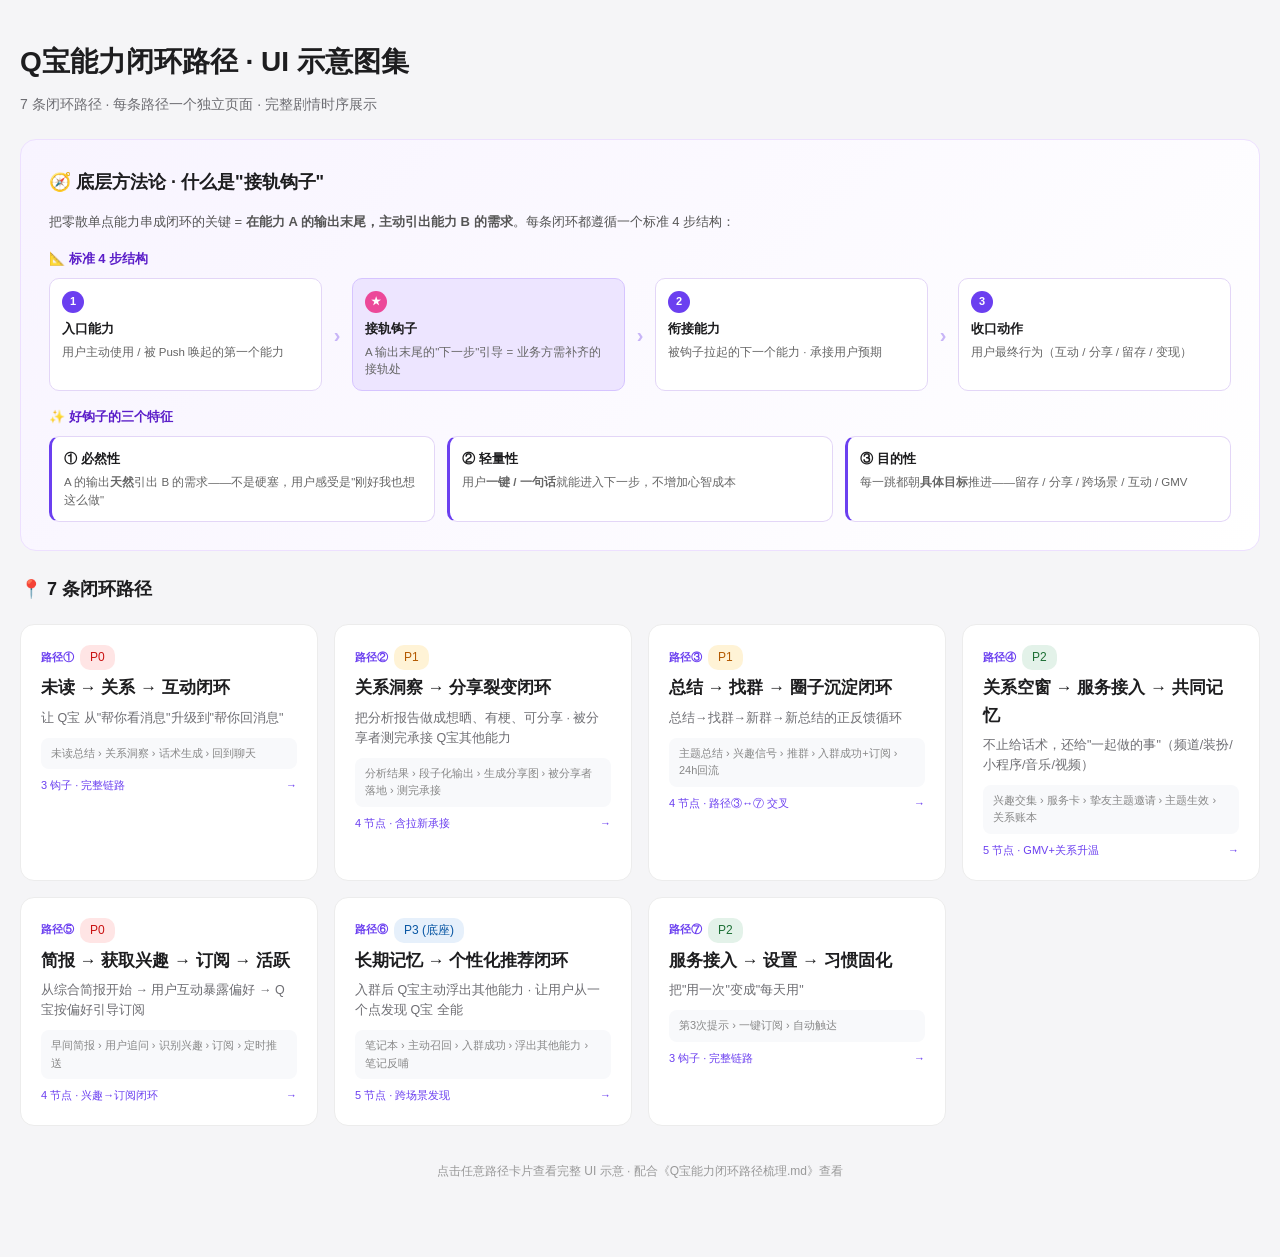
==== index.html @ 78e97419 "init: Q宝闭环路径 UI 示意 v6" ====
<!DOCTYPE html>
<html lang="zh">
<head>
<meta charset="UTF-8">
<title>Q宝能力闭环路径 · 总览</title>
<link rel="stylesheet" href="_styles.css">
</head>
<body>
<div class="container">
  <h1>Q宝能力闭环路径 · UI 示意图集</h1>
  <div class="subtitle">7 条闭环路径 · 每条路径一个独立页面 · 完整剧情时序展示</div>

  <!-- 方法论区 -->
  <div class="methodology">
    <div class="meth-title">🧭 底层方法论 · 什么是"接轨钩子"</div>
    <p style="font-size:13px;color:#555;line-height:1.7;margin-bottom:6px;">
      把零散单点能力串成闭环的关键 = <b>在能力 A 的输出末尾，主动引出能力 B 的需求</b>。每条闭环都遵循一个标准 4 步结构：
    </p>

    <div class="meth-block-title">📐 标准 4 步结构</div>
    <div class="meth-flow">
      <div class="meth-flow-step">
        <div class="num">1</div>
        <div class="mtitle">入口能力</div>
        <div class="mdesc">用户主动使用 / 被 Push 唤起的第一个能力</div>
      </div>
      <div class="meth-flow-arrow">›</div>
      <div class="meth-flow-step is-hook">
        <div class="num">★</div>
        <div class="mtitle">接轨钩子</div>
        <div class="mdesc">A 输出末尾的"下一步"引导 = 业务方需补齐的接轨处</div>
      </div>
      <div class="meth-flow-arrow">›</div>
      <div class="meth-flow-step">
        <div class="num">2</div>
        <div class="mtitle">衔接能力</div>
        <div class="mdesc">被钩子拉起的下一个能力 · 承接用户预期</div>
      </div>
      <div class="meth-flow-arrow">›</div>
      <div class="meth-flow-step">
        <div class="num">3</div>
        <div class="mtitle">收口动作</div>
        <div class="mdesc">用户最终行为（互动 / 分享 / 留存 / 变现）</div>
      </div>
    </div>

    <div class="meth-block-title">✨ 好钩子的三个特征</div>
    <div class="meth-features">
      <div class="meth-feat">
        <div class="ft-title">① 必然性</div>
        <div class="ft-desc">A 的输出<b>天然</b>引出 B 的需求——不是硬塞，用户感受是"刚好我也想这么做"</div>
      </div>
      <div class="meth-feat">
        <div class="ft-title">② 轻量性</div>
        <div class="ft-desc">用户<b>一键 / 一句话</b>就能进入下一步，不增加心智成本</div>
      </div>
      <div class="meth-feat">
        <div class="ft-title">③ 目的性</div>
        <div class="ft-desc">每一跳都朝<b>具体目标</b>推进——留存 / 分享 / 跨场景 / 互动 / GMV</div>
      </div>
    </div>
  </div>

  <!-- 7 条路径入口 -->
  <h2 style="font-size:18px;font-weight:600;margin-top:24px;">📍 7 条闭环路径</h2>
  <div class="index-grid">

    <a class="index-card" href="路径1_互动闭环.html">
      <div class="idx-num">路径① <span class="path-tag tag-p0">P0</span></div>
      <div class="idx-title">未读 → 关系 → 互动闭环</div>
      <div class="idx-main">让 Q宝 从"帮你看消息"升级到"帮你回消息"</div>
      <div class="idx-flow">未读总结 › 关系洞察 › 话术生成 › 回到聊天</div>
      <div class="idx-meta"><span>3 钩子 · 完整链路</span><span>→</span></div>
    </a>

    <a class="index-card" href="路径2_分享裂变.html">
      <div class="idx-num">路径② <span class="path-tag tag-p1">P1</span></div>
      <div class="idx-title">关系洞察 → 分享裂变闭环</div>
      <div class="idx-main">把分析报告做成想晒、有梗、可分享 · 被分享者测完承接 Q宝其他能力</div>
      <div class="idx-flow">分析结果 › 段子化输出 › 生成分享图 › 被分享者落地 › 测完承接</div>
      <div class="idx-meta"><span>4 节点 · 含拉新承接</span><span>→</span></div>
    </a>

    <a class="index-card" href="路径3_圈层留存.html">
      <div class="idx-num">路径③ <span class="path-tag tag-p1">P1</span></div>
      <div class="idx-title">总结 → 找群 → 圈子沉淀闭环</div>
      <div class="idx-main">总结→找群→新群→新总结的正反馈循环</div>
      <div class="idx-flow">主题总结 › 兴趣信号 › 推群 › 入群成功+订阅 › 24h回流</div>
      <div class="idx-meta"><span>4 节点 · 路径③↔⑦ 交叉</span><span>→</span></div>
    </a>

    <a class="index-card" href="路径4_共同活动.html">
      <div class="idx-num">路径④ <span class="path-tag tag-p2">P2</span></div>
      <div class="idx-title">关系空窗 → 服务接入 → 共同记忆</div>
      <div class="idx-main">不止给话术，还给"一起做的事"（频道/装扮/小程序/音乐/视频）</div>
      <div class="idx-flow">兴趣交集 › 服务卡 › 挚友主题邀请 › 主题生效 › 关系账本</div>
      <div class="idx-meta"><span>5 节点 · GMV+关系升温</span><span>→</span></div>
    </a>

    <a class="index-card" href="路径5_简报日活.html">
      <div class="idx-num">路径⑤ <span class="path-tag tag-p0">P0</span></div>
      <div class="idx-title">简报 → 获取兴趣 → 订阅 → 活跃</div>
      <div class="idx-main">从综合简报开始 → 用户互动暴露偏好 → Q宝按偏好引导订阅</div>
      <div class="idx-flow">早间简报 › 用户追问 › 识别兴趣 › 订阅 › 定时推送</div>
      <div class="idx-meta"><span>4 节点 · 兴趣→订阅闭环</span><span>→</span></div>
    </a>

    <a class="index-card" href="路径6_长期记忆.html">
      <div class="idx-num">路径⑥ <span class="path-tag tag-p3">P3 (底座)</span></div>
      <div class="idx-title">长期记忆 → 个性化推荐闭环</div>
      <div class="idx-main">入群后 Q宝主动浮出其他能力 · 让用户从一个点发现 Q宝 全能</div>
      <div class="idx-flow">笔记本 › 主动召回 › 入群成功 › 浮出其他能力 › 笔记反哺</div>
      <div class="idx-meta"><span>5 节点 · 跨场景发现</span><span>→</span></div>
    </a>

    <a class="index-card" href="路径7_习惯订阅.html">
      <div class="idx-num">路径⑦ <span class="path-tag tag-p2">P2</span></div>
      <div class="idx-title">服务接入 → 设置 → 习惯固化</div>
      <div class="idx-main">把"用一次"变成"每天用"</div>
      <div class="idx-flow">第3次提示 › 一键订阅 › 自动触达</div>
      <div class="idx-meta"><span>3 钩子 · 完整链路</span><span>→</span></div>
    </a>

  </div>

  <div style="text-align:center;padding:36px;color:#999;font-size:12px;">
    点击任意路径卡片查看完整 UI 示意 · 配合《Q宝能力闭环路径梳理.md》查看
  </div>
</div>
</body>
</html>
---- _styles.css ----
* { box-sizing: border-box; margin: 0; padding: 0; }
body {
  font-family: -apple-system, BlinkMacSystemFont, "PingFang SC", "Microsoft YaHei", sans-serif;
  background: #f5f5f7; color: #1d1d1f; line-height: 1.6;
  padding: 40px 20px;
}
.container { max-width: 1640px; margin: 0 auto; }
h1 { font-size: 28px; font-weight: 600; margin-bottom: 8px; }
.subtitle { color: #6e6e73; font-size: 14px; margin-bottom: 24px; }

/* 顶部返回 */
.back-bar { margin-bottom: 20px; }
.back-link {
  text-decoration: none; color: #6b3ff0; font-size: 13px;
  padding: 6px 14px; background: #fff; border-radius: 16px;
  border: 1px solid #ede0ff; display: inline-flex; align-items: center; gap: 4px;
}
.back-link:hover { background: #ede5ff; }

/* 路径段 */
.path-section {
  background: #fff; border-radius: 16px; padding: 32px;
  box-shadow: 0 2px 12px rgba(0,0,0,0.04);
}
.path-title {
  font-size: 22px; font-weight: 600; margin-bottom: 6px;
  display: flex; align-items: center; gap: 10px;
}
.path-tag {
  display: inline-block; padding: 3px 10px; border-radius: 10px;
  font-size: 12px; font-weight: 500;
}
.tag-p0 { background: #ffe5e5; color: #c91111; }
.tag-p1 { background: #fff3d6; color: #b35900; }
.tag-p2 { background: #e3f2e9; color: #1d7035; }
.tag-p3 { background: #e6f0fb; color: #0856a3; }
.path-main { color: #6e6e73; font-size: 14px; margin-bottom: 20px; line-height: 1.7; }

/* 流程图 */
.flow {
  display: flex; align-items: center; justify-content: flex-start;
  margin: 14px 0 26px; gap: 8px; flex-wrap: wrap;
}
.flow-step {
  padding: 10px 16px; background: #f0e9ff;
  border-radius: 10px; font-size: 13px;
  color: #5b1ec9; font-weight: 500;
}
.flow-arrow { color: #c8c8cc; font-size: 18px; }

/* 钩子卡横排（无栅格限制，flex 自适应） */
.hooks-row {
  display: flex; align-items: stretch; gap: 0;
  overflow-x: auto; padding-bottom: 12px;
}
.hook-card {
  flex: 0 0 360px;
  background: #fafafa; border-radius: 14px; padding: 16px;
  border: 1px solid #ececec;
}
.hook-card.is-insert { background: #fff8e7; border-color: #ffe0a0; }
.hook-bridge {
  flex: 0 0 64px;
  display: flex; flex-direction: column; align-items: center; justify-content: center;
  padding: 8px 4px;
}
.hook-bridge::before, .hook-bridge::after {
  content: ""; flex: 1; width: 1px;
  border-left: 1px dashed #d6c4ff;
}
.hook-bridge .bridge-arrow {
  color: #6b3ff0; font-size: 24px; font-weight: 700; margin: 4px 0;
}
.hook-bridge .bridge-action {
  font-size: 11px; color: #6b3ff0; font-weight: 500;
  background: #ede5ff; padding: 5px 7px; border-radius: 7px;
  text-align: center; line-height: 1.35;
  max-width: 56px;
}
.hook-bridge .bridge-sub {
  font-size: 9.5px; color: #999; line-height: 1.4;
  background: #f5f5f7; padding: 3px 5px; border-radius: 5px;
  text-align: center; max-width: 56px;
  margin-top: 5px;
}

.hook-label {
  font-size: 11px; font-weight: 500; color: #7b3ff2;
  background: #f0e9ff; display: inline-block;
  padding: 3px 9px; border-radius: 8px; margin-bottom: 8px;
}
.hook-label.is-insert { background: #fff3d6; color: #b35900; }
.hook-title { font-size: 14px; font-weight: 500; margin-bottom: 4px; }
.hook-desc { font-size: 12px; color: #6e6e73; margin-bottom: 12px; line-height: 1.55; }

/* 场景叙事条 */
.scene-bar {
  background: #fff; border: 1px solid #e8e8ec;
  border-radius: 8px; padding: 9px 11px; margin-bottom: 10px;
  font-size: 12px; color: #555; line-height: 1.55;
  display: flex; align-items: flex-start; gap: 7px;
}
.scene-bar .scene-step {
  background: #6b3ff0; color: #fff;
  font-size: 10px; font-weight: 600;
  padding: 2px 7px; border-radius: 8px;
  flex-shrink: 0; line-height: 1.4;
}
.scene-bar .scene-step.is-insert { background: #b35900; }
.scene-bar b { color: #1d1d1f; font-weight: 600; }

/* Q宝手机 shell */
.phone {
  background: #fff; border-radius: 14px;
  width: 100%; min-height: 460px;
  border: 1px solid #e5e5ea; overflow: hidden;
  display: flex; flex-direction: column;
}
.ph-header {
  background: #fff; padding: 10px 12px;
  border-bottom: 0.5px solid #f0f0f0;
  display: flex; align-items: center; gap: 7px;
  font-size: 13px; flex-shrink: 0;
}
.ph-header .red-dot { width: 7px; height: 7px; border-radius: 50%; background: #e84545; }
.ph-header .icon { color: #1d1d1f; font-size: 14px; }
.ph-header .qbao { font-weight: 600; font-size: 15px; }
.ph-header .meta { color: #999; font-size: 11px; }
.ph-header .right-icons { margin-left: auto; color: #999; font-size: 13px; display: flex; gap: 8px;}
.ph-body { flex: 1; padding: 16px 14px; background: #fff; overflow-y: auto; }
.ph-input {
  margin: 0 12px 12px; padding: 10px 14px;
  background: #f5f5f7; border-radius: 18px;
  display: flex; align-items: center; gap: 8px;
  font-size: 12px; color: #999;
  flex-shrink: 0;
}
.ph-input .send {
  margin-left: auto; width: 26px; height: 26px;
  border-radius: 50%; background: #c8c8cc; color: #fff;
  display: flex; align-items: center; justify-content: center;
  font-size: 13px;
}

/* 对话气泡 */
.bub-user {
  background: #c8b5f7; color: #1d1d1f;
  padding: 10px 16px; border-radius: 18px;
  max-width: 80%; margin: 10px 0 10px auto;
  font-size: 13px; font-weight: 500;
  width: fit-content;
}

/* 思考状态 */
.think {
  display: flex; align-items: center; gap: 6px;
  font-size: 13px; color: #888; margin-bottom: 12px;
}
.think .ico {
  width: 24px; height: 24px; border-radius: 50%;
  background: #d6e4ff; color: #4a8dff;
  display: flex; align-items: center; justify-content: center;
  font-size: 12px;
}
.think .label { color: #4a8dff; font-weight: 500; font-size: 13px; }
.think .meta { color: #999; font-size: 12px; }

/* 回答正文（markdown 风格） */
.answer { font-size: 13px; line-height: 1.7; color: #1d1d1f; }
.answer p { margin-bottom: 9px; }
.answer b { font-weight: 600; }
.answer .h-tag {
  font-weight: 600; font-size: 13.5px;
  margin: 12px 0 5px; display: block;
}
.answer ul { margin: 5px 0 10px; padding-left: 4px; list-style: none; }
.answer ul li {
  padding: 5px 0; font-size: 12.5px;
  display: flex; gap: 7px; align-items: flex-start;
}
.answer ul li::before { content: "•"; color: #1d1d1f; flex-shrink: 0; }

/* 引用角标 */
.ref {
  display: inline-flex; align-items: center; justify-content: center;
  background: #ececec; color: #888;
  font-size: 10px; border-radius: 8px;
  padding: 0 5px; height: 15px; min-width: 15px;
  margin-left: 3px; vertical-align: middle;
  font-weight: 500;
}

/* 引文小卡 */
.evidence {
  background: #f5f5f7; border-radius: 9px;
  padding: 9px 12px; margin: 5px 0;
  font-size: 12.5px; color: #555; line-height: 1.6;
}
.evidence-hi { background: #fef3c7; border-left: 3px solid #f59e0b; }
.evidence-cta { background: linear-gradient(135deg, #f8f4ff, #fff); border-left: 3px solid #6b3ff0; }

/* 操作栏 */
.action-bar {
  display: flex; gap: 16px; align-items: center;
  padding: 10px 0 8px;
  font-size: 14px; color: #999;
}
.action-bar .source-pill {
  margin-left: auto;
  display: flex; align-items: center; gap: 4px;
  font-size: 12px; color: #555;
  background: #f5f5f7; border-radius: 12px; padding: 3px 9px 3px 4px;
}
.source-pill .ava-stack { display: flex; margin-right: 2px; }
.source-pill .ava-stack .a {
  width: 14px; height: 14px; border-radius: 50%;
  border: 1px solid #fff; margin-left: -4px;
  background: linear-gradient(135deg, #a78bfa, #ec4899);
}
.source-pill .ava-stack .a:first-child { margin-left: 0; }

/* 推荐 query 灰色胶囊 */
.reco-q {
  background: #f0f0f3; color: #1d1d1f;
  padding: 10px 16px; border-radius: 18px;
  font-size: 13px; margin-top: 8px;
  width: fit-content;
}
.reco-q-strong {
  background: #ede5ff; color: #5b1ec9;
  font-weight: 500;
}
.reco-q-main { position: relative; }
.reco-q-main::before {
  content: "主"; position: absolute; left: -8px; top: -6px;
  background: #6b3ff0; color: #fff;
  font-size: 9px; font-weight: 600;
  width: 17px; height: 17px; border-radius: 50%;
  display: flex; align-items: center; justify-content: center;
  border: 1.5px solid #fff;
  box-shadow: 0 1px 2px rgba(0,0,0,0.1);
}

/* 关系小元素 */
.friend-pill {
  display: inline-flex; align-items: center; gap: 4px;
  background: #f5f5f7; padding: 1px 8px; border-radius: 10px;
  margin: 0 2px;
}
.friend-pill .ava {
  width: 14px; height: 14px; border-radius: 50%;
  background: linear-gradient(135deg, #a78bfa, #ec4899);
}
.accent {
  background: linear-gradient(120deg, #fff3a0 0%, #fff3a0 100%);
  background-size: 100% 35%;
  background-position: 0 88%;
  background-repeat: no-repeat;
  padding: 0 2px;
}
.label-tag {
  font-weight: 600; color: #1d1d1f; margin-top: 6px; display: block;
}

/* 代发消息卡 */
.timestamp { text-align: center; font-size: 11px; color: #999; margin: 8px 0; }
.send-msg-card {
  background: #fff; border: 1px solid #ece8f8;
  border-radius: 12px; padding: 14px;
  margin: 8px 0;
}
.send-msg-card .label {
  color: #999; font-size: 12px; margin-bottom: 6px;
  display: flex; justify-content: space-between;
}
.send-msg-card .content {
  font-size: 13px; color: #1d1d1f; line-height: 1.65;
  margin: 8px 0 12px;
}
.send-msg-card .send-btn {
  width: 100%; padding: 11px;
  background: #f8f7fc; border: 0.5px solid #e3dffa;
  border-radius: 22px; text-align: center;
  font-size: 13px; color: #1d1d1f; font-weight: 500;
}
.send-msg-card .send-btn-primary { background: #6b3ff0; color: #fff; border-color: #6b3ff0; }

/* 找人/群卡 */
.person-card {
  background: #fff; border-radius: 14px;
  padding: 12px; margin-bottom: 9px;
  box-shadow: 0 1px 4px rgba(0,0,0,0.04);
  border: 0.5px solid #efefef;
  display: flex; gap: 12px; align-items: center;
}
.person-avatar {
  width: 44px; height: 44px; border-radius: 50%;
  background: linear-gradient(135deg, #ffd6e0, #c5b0ff);
  display: flex; align-items: center; justify-content: center;
  font-size: 20px; flex-shrink: 0;
}
.person-info { flex: 1; min-width: 0; }
.person-info .pname {
  font-size: 14px; font-weight: 500; color: #1d1d1f;
  margin-bottom: 3px;
}
.person-info .ptag {
  display: inline-block;
  background: #f0f0f3; color: #888;
  font-size: 10px; padding: 1px 6px;
  border-radius: 4px; margin-right: 3px;
}
.person-info .preason {
  font-size: 12px; color: #999; margin-top: 3px;
}
.person-add {
  background: #f0f0f3; color: #1d1d1f;
  padding: 7px 14px; border-radius: 16px;
  font-size: 12.5px; flex-shrink: 0;
}
.person-add-primary { background: #ede5ff; color: #6b3ff0; }

/* 游戏礼包列表 */
.game-card {
  background: #fff; border-radius: 14px; padding: 14px;
  border: 0.5px solid #efefef;
  box-shadow: 0 1px 4px rgba(0,0,0,0.04);
}
.game-section-title { font-size: 12px; color: #999; margin-bottom: 8px; }
.game-item {
  display: flex; gap: 11px; align-items: center;
  padding: 9px 0; border-bottom: 0.5px solid #f0f0f0;
}
.game-item:last-child { border-bottom: none; }
.game-icon {
  width: 40px; height: 40px; border-radius: 6px;
  flex-shrink: 0; display: flex; align-items: center; justify-content: center;
  font-size: 17px; color: #fff;
}
.game-icon-diamond { background: linear-gradient(135deg, #d1b3ff, #8b6fc7); }
.game-icon-blue { background: linear-gradient(135deg, #3a5fc4, #1e3a7a); }
.game-icon-orange { background: linear-gradient(135deg, #ff9966, #ff5e62); }
.game-icon-purple { background: linear-gradient(135deg, #5a2a6b, #2c1638); }
.game-icon-pink { background: linear-gradient(135deg, #f5a3c0, #d4536e); }
.game-info { flex: 1; }
.game-info .gtitle { font-size: 14px; color: #1d1d1f; }
.game-info .gsub { font-size: 11.5px; color: #999; margin-top: 2px; }

/* 简报 / 推送 */
.push-card {
  background: linear-gradient(135deg,#fff4f8,#fff);
  border-radius: 14px; padding: 16px;
  border-left: 4px solid #ec4899;
}
.report-block { margin-top: 8px; }
.report-block .r-title { font-size: 13.5px; font-weight: 600; margin: 11px 0 6px; }
.todo-item {
  display: flex; align-items: center; gap: 9px;
  padding: 7px 0; border-bottom: 0.5px solid #f0f0f0;
  font-size: 12.5px;
}
.todo-item:last-child { border-bottom: none; }
.todo-item .pri { width: 7px; height: 7px; border-radius: 50%; flex-shrink: 0; }
.pri-high { background: #e84545; }
.pri-mid { background: #f59e0b; }
.pri-low { background: #c8c8cc; }
.todo-item .act {
  margin-left: auto; font-size: 11px; color: #6b3ff0;
  background: #ede5ff; padding: 3px 9px; border-radius: 9px;
}

/* 分享图 modal */
.modal-overlay {
  position: relative; padding: 22px 14px;
  background: rgba(0,0,0,0.45); min-height: 460px;
}
.modal-card {
  background: #fff; border-radius: 14px; padding: 14px;
  box-shadow: 0 4px 16px rgba(0,0,0,0.15);
}
.modal-card .mc-head {
  display: flex; align-items: center; gap: 8px;
  padding-bottom: 9px; border-bottom: 0.5px solid #eee;
}
.mc-head .qicon {
  width: 30px; height: 30px; border-radius: 50%;
  background: #000; color: #fff;
  display: flex; align-items: center; justify-content: center;
  font-size: 15px; font-weight: 700;
}
.mc-head .mc-name { font-weight: 600; font-size: 14px; }
.mc-head .mc-time { font-size: 11px; color: #999; }
.modal-actions { display: flex; gap: 8px; margin-top: 14px; }
.modal-actions button {
  flex: 1; padding: 10px; border-radius: 22px;
  border: 1px solid #e5e5ea; background: #fff;
  font-size: 13px; color: #1d1d1f; cursor: pointer;
}
.modal-actions .btn-primary {
  background: #6b3ff0; color: #fff; border-color: #6b3ff0;
}

/* === 首页样式 === */
.index-grid {
  display: grid; grid-template-columns: repeat(auto-fill, minmax(280px, 1fr));
  gap: 16px; margin-top: 20px;
}
.index-card {
  background: #fff; border-radius: 14px; padding: 20px;
  border: 1px solid #ececec;
  text-decoration: none; color: inherit;
  transition: all 0.15s;
  display: block;
}
.index-card:hover {
  border-color: #6b3ff0;
  box-shadow: 0 4px 12px rgba(107,63,240,0.08);
  transform: translateY(-2px);
}
.index-card .idx-num {
  font-size: 11px; color: #6b3ff0; font-weight: 600;
  margin-bottom: 4px; display: flex; align-items: center; gap: 6px;
}
.index-card .idx-title {
  font-size: 17px; font-weight: 600; margin-bottom: 6px;
  color: #1d1d1f;
}
.index-card .idx-main {
  font-size: 12.5px; color: #6e6e73; line-height: 1.6;
  margin-bottom: 10px;
}
.index-card .idx-flow {
  font-size: 11px; color: #888;
  background: #f8f9fb; padding: 7px 10px; border-radius: 8px;
}
.index-card .idx-meta {
  margin-top: 8px; font-size: 11px; color: #6b3ff0;
  display: flex; justify-content: space-between;
}

/* 方法论区 */
.methodology {
  background: linear-gradient(135deg, #f8f4ff 0%, #fff 100%);
  border-radius: 16px; padding: 28px;
  margin-bottom: 24px;
  border: 1px solid #ede0ff;
}
.meth-title { font-size: 18px; font-weight: 600; margin-bottom: 14px; }
.meth-block-title { font-size: 13px; font-weight: 600; color: #5b1ec9; margin: 16px 0 8px; }
.meth-flow {
  display: grid; grid-template-columns: 1fr 30px 1fr 30px 1fr 30px 1fr;
  gap: 0; align-items: stretch;
}
.meth-flow-step {
  background: #fff; border: 1px solid #e3d6f7;
  border-radius: 10px; padding: 12px;
}
.meth-flow-step .num {
  width: 22px; height: 22px; border-radius: 50%;
  background: #6b3ff0; color: #fff;
  font-size: 11px; font-weight: 600;
  display: flex; align-items: center; justify-content: center;
  margin-bottom: 6px;
}
.meth-flow-step .mtitle { font-size: 13px; font-weight: 600; margin-bottom: 4px; }
.meth-flow-step .mdesc { font-size: 11.5px; color: #666; line-height: 1.5; }
.meth-flow-step.is-hook { background: #ede5ff; border-color: #d6c4ff; }
.meth-flow-step.is-hook .num { background: #ec4899; }
.meth-flow-arrow {
  display: flex; align-items: center; justify-content: center;
  color: #c8b5f7; font-size: 20px; font-weight: 700;
}
.meth-features {
  display: grid; grid-template-columns: repeat(3, 1fr); gap: 12px;
  margin-top: 8px;
}
.meth-feat {
  background: #fff; border: 1px solid #e3d6f7;
  border-radius: 10px; padding: 12px;
  border-left: 3px solid #6b3ff0;
}
.meth-feat .ft-title { font-size: 13px; font-weight: 600; margin-bottom: 4px; color: #1d1d1f; }
.meth-feat .ft-desc { font-size: 11.5px; color: #666; line-height: 1.55; }

/* Tab 切换（路径①钩子3 A/B 语气） */
.branch-tabs {
  display: flex; gap: 4px; margin-bottom: 10px;
  background: #f0f0f3; border-radius: 18px; padding: 4px;
}
.branch-tab {
  flex: 1; padding: 6px 10px; border-radius: 14px;
  font-size: 12px; font-weight: 500; color: #888;
  cursor: pointer; text-align: center;
  transition: all 0.15s;
  user-select: none;
}
.branch-tab.active {
  background: #6b3ff0; color: #fff;
  box-shadow: 0 1px 3px rgba(107,63,240,0.3);
}
.branch-tab:hover:not(.active) { color: #6b3ff0; }
.branch-view { display: none; }
.branch-view.active { display: block; }
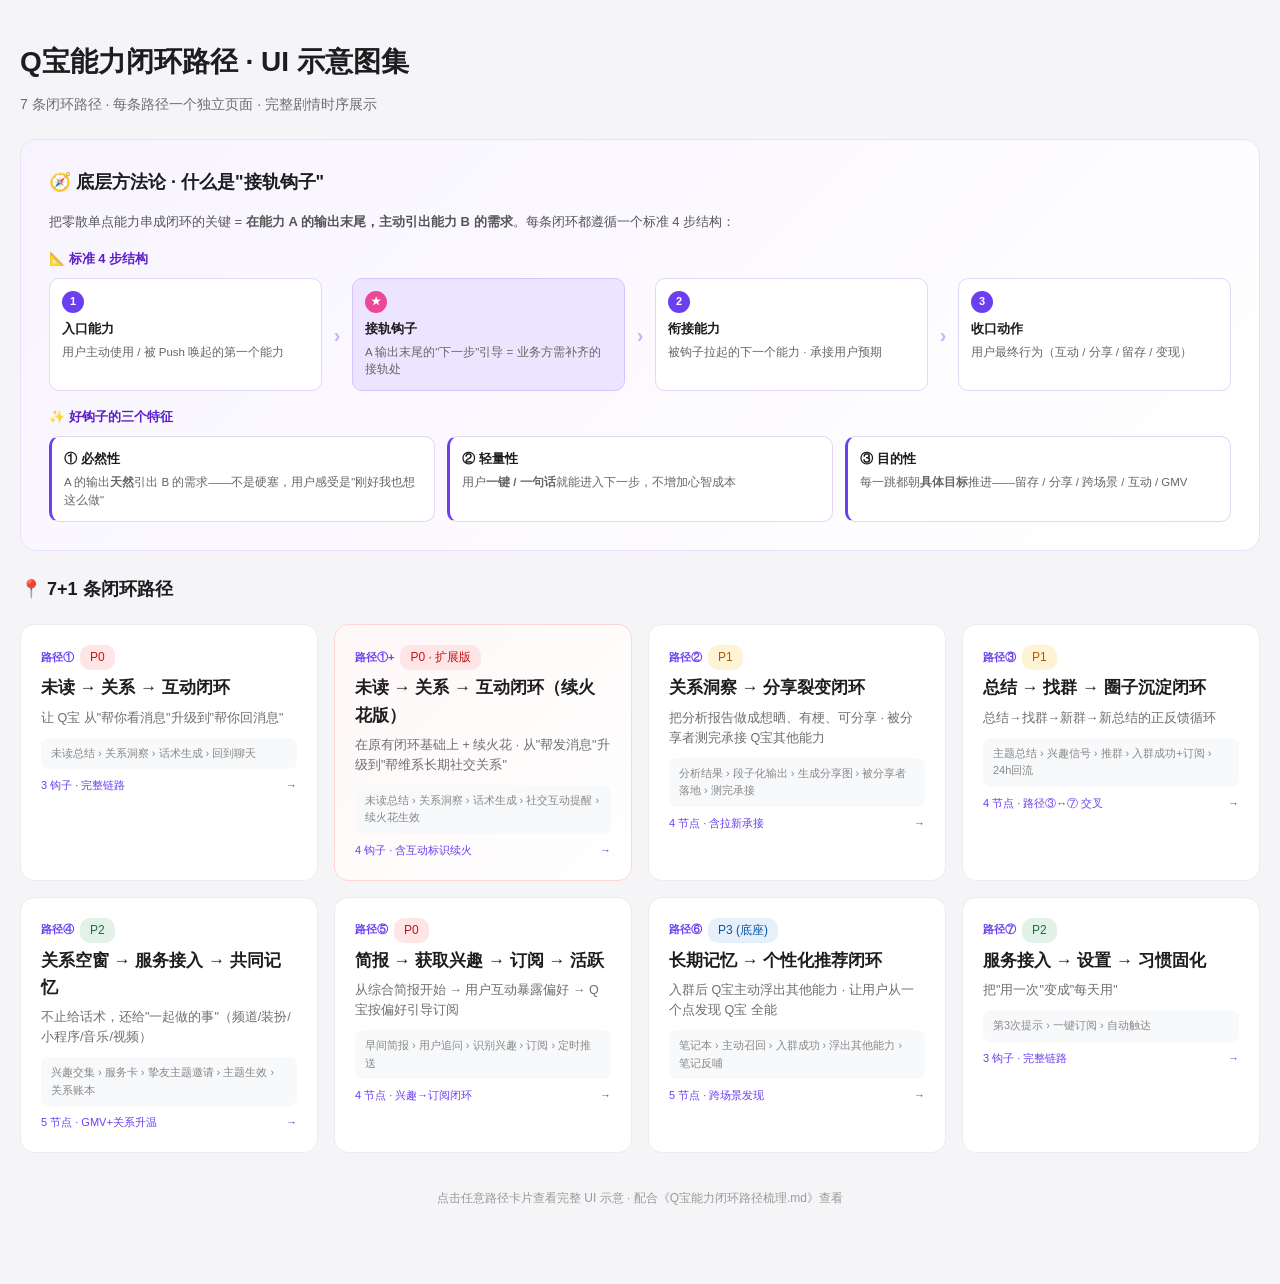
==== commit 91e0b29a: "feat: add hook 4 - QQ badge spark-maintenance node to path1" ====
--- a/index.html
+++ b/index.html
@@ -3,7 +3,7 @@
 <head>
 <meta charset="UTF-8">
 <title>Q宝能力闭环路径 · 总览</title>
-<link rel="stylesheet" href="_styles.css">
+<link rel="stylesheet" href="styles.css">
 </head>
 <body>
 <div class="container">
@@ -61,11 +61,11 @@
     </div>
   </div>
 
-  <!-- 7 条路径入口 -->
-  <h2 style="font-size:18px;font-weight:600;margin-top:24px;">📍 7 条闭环路径</h2>
+  <!-- 7+1 条路径入口 -->
+  <h2 style="font-size:18px;font-weight:600;margin-top:24px;">📍 7+1 条闭环路径</h2>
   <div class="index-grid">
 
-    <a class="index-card" href="路径1_互动闭环.html">
+    <a class="index-card" href="path1-interaction.html">
       <div class="idx-num">路径① <span class="path-tag tag-p0">P0</span></div>
       <div class="idx-title">未读 → 关系 → 互动闭环</div>
       <div class="idx-main">让 Q宝 从"帮你看消息"升级到"帮你回消息"</div>
@@ -73,7 +73,15 @@
       <div class="idx-meta"><span>3 钩子 · 完整链路</span><span>→</span></div>
     </a>
 
-    <a class="index-card" href="路径2_分享裂变.html">
+    <a class="index-card" href="path1-interaction-plus.html" style="background:linear-gradient(135deg,#fef7f7,#fff);border-color:#ffd6d6;">
+      <div class="idx-num">路径①+ <span class="path-tag tag-p0" style="background:#ffe5e5;color:#c91111;">P0 · 扩展版</span></div>
+      <div class="idx-title">未读 → 关系 → 互动闭环（续火花版）</div>
+      <div class="idx-main">在原有闭环基础上 + 续火花 · 从"帮发消息"升级到"帮维系长期社交关系"</div>
+      <div class="idx-flow">未读总结 › 关系洞察 › 话术生成 › 社交互动提醒 › 续火花生效</div>
+      <div class="idx-meta"><span>4 钩子 · 含互动标识续火</span><span>→</span></div>
+    </a>
+
+    <a class="index-card" href="path2-sharing.html">
       <div class="idx-num">路径② <span class="path-tag tag-p1">P1</span></div>
       <div class="idx-title">关系洞察 → 分享裂变闭环</div>
       <div class="idx-main">把分析报告做成想晒、有梗、可分享 · 被分享者测完承接 Q宝其他能力</div>
@@ -81,7 +89,7 @@
       <div class="idx-meta"><span>4 节点 · 含拉新承接</span><span>→</span></div>
     </a>
 
-    <a class="index-card" href="路径3_圈层留存.html">
+    <a class="index-card" href="path3-circle.html">
       <div class="idx-num">路径③ <span class="path-tag tag-p1">P1</span></div>
       <div class="idx-title">总结 → 找群 → 圈子沉淀闭环</div>
       <div class="idx-main">总结→找群→新群→新总结的正反馈循环</div>
@@ -89,7 +97,7 @@
       <div class="idx-meta"><span>4 节点 · 路径③↔⑦ 交叉</span><span>→</span></div>
     </a>
 
-    <a class="index-card" href="路径4_共同活动.html">
+    <a class="index-card" href="path4-coactivity.html">
       <div class="idx-num">路径④ <span class="path-tag tag-p2">P2</span></div>
       <div class="idx-title">关系空窗 → 服务接入 → 共同记忆</div>
       <div class="idx-main">不止给话术，还给"一起做的事"（频道/装扮/小程序/音乐/视频）</div>
@@ -97,7 +105,7 @@
       <div class="idx-meta"><span>5 节点 · GMV+关系升温</span><span>→</span></div>
     </a>
 
-    <a class="index-card" href="路径5_简报日活.html">
+    <a class="index-card" href="path5-briefing.html">
       <div class="idx-num">路径⑤ <span class="path-tag tag-p0">P0</span></div>
       <div class="idx-title">简报 → 获取兴趣 → 订阅 → 活跃</div>
       <div class="idx-main">从综合简报开始 → 用户互动暴露偏好 → Q宝按偏好引导订阅</div>
@@ -105,7 +113,7 @@
       <div class="idx-meta"><span>4 节点 · 兴趣→订阅闭环</span><span>→</span></div>
     </a>
 
-    <a class="index-card" href="路径6_长期记忆.html">
+    <a class="index-card" href="path6-memory.html">
       <div class="idx-num">路径⑥ <span class="path-tag tag-p3">P3 (底座)</span></div>
       <div class="idx-title">长期记忆 → 个性化推荐闭环</div>
       <div class="idx-main">入群后 Q宝主动浮出其他能力 · 让用户从一个点发现 Q宝 全能</div>
@@ -113,7 +121,7 @@
       <div class="idx-meta"><span>5 节点 · 跨场景发现</span><span>→</span></div>
     </a>
 
-    <a class="index-card" href="路径7_习惯订阅.html">
+    <a class="index-card" href="path7-habit.html">
       <div class="idx-num">路径⑦ <span class="path-tag tag-p2">P2</span></div>
       <div class="idx-title">服务接入 → 设置 → 习惯固化</div>
       <div class="idx-main">把"用一次"变成"每天用"</div>
--- a/styles.css
+++ b/styles.css
@@ -0,0 +1,503 @@
+* { box-sizing: border-box; margin: 0; padding: 0; }
+body {
+  font-family: -apple-system, BlinkMacSystemFont, "PingFang SC", "Microsoft YaHei", sans-serif;
+  background: #f5f5f7; color: #1d1d1f; line-height: 1.6;
+  padding: 40px 20px;
+}
+.container { max-width: 1640px; margin: 0 auto; }
+h1 { font-size: 28px; font-weight: 600; margin-bottom: 8px; }
+.subtitle { color: #6e6e73; font-size: 14px; margin-bottom: 24px; }
+
+/* 顶部返回 */
+.back-bar { margin-bottom: 20px; }
+.back-link {
+  text-decoration: none; color: #6b3ff0; font-size: 13px;
+  padding: 6px 14px; background: #fff; border-radius: 16px;
+  border: 1px solid #ede0ff; display: inline-flex; align-items: center; gap: 4px;
+}
+.back-link:hover { background: #ede5ff; }
+
+/* 路径段 */
+.path-section {
+  background: #fff; border-radius: 16px; padding: 32px;
+  box-shadow: 0 2px 12px rgba(0,0,0,0.04);
+}
+.path-title {
+  font-size: 22px; font-weight: 600; margin-bottom: 6px;
+  display: flex; align-items: center; gap: 10px;
+}
+.path-tag {
+  display: inline-block; padding: 3px 10px; border-radius: 10px;
+  font-size: 12px; font-weight: 500;
+}
+.tag-p0 { background: #ffe5e5; color: #c91111; }
+.tag-p1 { background: #fff3d6; color: #b35900; }
+.tag-p2 { background: #e3f2e9; color: #1d7035; }
+.tag-p3 { background: #e6f0fb; color: #0856a3; }
+.path-main { color: #6e6e73; font-size: 14px; margin-bottom: 20px; line-height: 1.7; }
+
+/* 流程图 */
+.flow {
+  display: flex; align-items: center; justify-content: flex-start;
+  margin: 14px 0 26px; gap: 8px; flex-wrap: wrap;
+}
+.flow-step {
+  padding: 10px 16px; background: #f0e9ff;
+  border-radius: 10px; font-size: 13px;
+  color: #5b1ec9; font-weight: 500;
+}
+.flow-arrow { color: #c8c8cc; font-size: 18px; }
+
+/* 钩子卡横排（无栅格限制，flex 自适应） */
+.hooks-row {
+  display: flex; align-items: stretch; gap: 0;
+  overflow-x: auto; padding-bottom: 12px;
+}
+.hook-card {
+  flex: 0 0 360px;
+  background: #fafafa; border-radius: 14px; padding: 16px;
+  border: 1px solid #ececec;
+}
+.hook-card.is-insert { background: #fff8e7; border-color: #ffe0a0; }
+.hook-bridge {
+  flex: 0 0 64px;
+  display: flex; flex-direction: column; align-items: center; justify-content: center;
+  padding: 8px 4px;
+}
+.hook-bridge::before, .hook-bridge::after {
+  content: ""; flex: 1; width: 1px;
+  border-left: 1px dashed #d6c4ff;
+}
+.hook-bridge .bridge-arrow {
+  color: #6b3ff0; font-size: 24px; font-weight: 700; margin: 4px 0;
+}
+.hook-bridge .bridge-action {
+  font-size: 11px; color: #6b3ff0; font-weight: 500;
+  background: #ede5ff; padding: 5px 7px; border-radius: 7px;
+  text-align: center; line-height: 1.35;
+  max-width: 56px;
+}
+.hook-bridge .bridge-sub {
+  font-size: 9.5px; color: #999; line-height: 1.4;
+  background: #f5f5f7; padding: 3px 5px; border-radius: 5px;
+  text-align: center; max-width: 56px;
+  margin-top: 5px;
+}
+
+.hook-label {
+  font-size: 11px; font-weight: 500; color: #7b3ff2;
+  background: #f0e9ff; display: inline-block;
+  padding: 3px 9px; border-radius: 8px; margin-bottom: 8px;
+}
+.hook-label.is-insert { background: #fff3d6; color: #b35900; }
+.hook-title { font-size: 14px; font-weight: 500; margin-bottom: 4px; }
+.hook-desc { font-size: 12px; color: #6e6e73; margin-bottom: 12px; line-height: 1.55; }
+
+/* 场景叙事条 */
+.scene-bar {
+  background: #fff; border: 1px solid #e8e8ec;
+  border-radius: 8px; padding: 9px 11px; margin-bottom: 10px;
+  font-size: 12px; color: #555; line-height: 1.55;
+  display: flex; align-items: flex-start; gap: 7px;
+}
+.scene-bar .scene-step {
+  background: #6b3ff0; color: #fff;
+  font-size: 10px; font-weight: 600;
+  padding: 2px 7px; border-radius: 8px;
+  flex-shrink: 0; line-height: 1.4;
+}
+.scene-bar .scene-step.is-insert { background: #b35900; }
+.scene-bar b { color: #1d1d1f; font-weight: 600; }
+
+/* Q宝手机 shell */
+.phone {
+  background: #fff; border-radius: 14px;
+  width: 100%; min-height: 460px;
+  border: 1px solid #e5e5ea; overflow: hidden;
+  display: flex; flex-direction: column;
+}
+.ph-header {
+  background: #fff; padding: 10px 12px;
+  border-bottom: 0.5px solid #f0f0f0;
+  display: flex; align-items: center; gap: 7px;
+  font-size: 13px; flex-shrink: 0;
+}
+.ph-header .red-dot { width: 7px; height: 7px; border-radius: 50%; background: #e84545; }
+.ph-header .icon { color: #1d1d1f; font-size: 14px; }
+.ph-header .qbao { font-weight: 600; font-size: 15px; }
+.ph-header .meta { color: #999; font-size: 11px; }
+.ph-header .right-icons { margin-left: auto; color: #999; font-size: 13px; display: flex; gap: 8px;}
+.ph-body { flex: 1; padding: 16px 14px; background: #fff; overflow-y: auto; }
+.ph-input {
+  margin: 0 12px 12px; padding: 10px 14px;
+  background: #f5f5f7; border-radius: 18px;
+  display: flex; align-items: center; gap: 8px;
+  font-size: 12px; color: #999;
+  flex-shrink: 0;
+}
+.ph-input .send {
+  margin-left: auto; width: 26px; height: 26px;
+  border-radius: 50%; background: #c8c8cc; color: #fff;
+  display: flex; align-items: center; justify-content: center;
+  font-size: 13px;
+}
+
+/* 对话气泡 */
+.bub-user {
+  background: #c8b5f7; color: #1d1d1f;
+  padding: 10px 16px; border-radius: 18px;
+  max-width: 80%; margin: 10px 0 10px auto;
+  font-size: 13px; font-weight: 500;
+  width: fit-content;
+}
+
+/* 思考状态 */
+.think {
+  display: flex; align-items: center; gap: 6px;
+  font-size: 13px; color: #888; margin-bottom: 12px;
+}
+.think .ico {
+  width: 24px; height: 24px; border-radius: 50%;
+  background: #d6e4ff; color: #4a8dff;
+  display: flex; align-items: center; justify-content: center;
+  font-size: 12px;
+}
+.think .label { color: #4a8dff; font-weight: 500; font-size: 13px; }
+.think .meta { color: #999; font-size: 12px; }
+
+/* 回答正文（markdown 风格） */
+.answer { font-size: 13px; line-height: 1.7; color: #1d1d1f; }
+.answer p { margin-bottom: 9px; }
+.answer b { font-weight: 600; }
+.answer .h-tag {
+  font-weight: 600; font-size: 13.5px;
+  margin: 12px 0 5px; display: block;
+}
+.answer ul { margin: 5px 0 10px; padding-left: 4px; list-style: none; }
+.answer ul li {
+  padding: 5px 0; font-size: 12.5px;
+  display: flex; gap: 7px; align-items: flex-start;
+}
+.answer ul li::before { content: "•"; color: #1d1d1f; flex-shrink: 0; }
+
+/* 引用角标 */
+.ref {
+  display: inline-flex; align-items: center; justify-content: center;
+  background: #ececec; color: #888;
+  font-size: 10px; border-radius: 8px;
+  padding: 0 5px; height: 15px; min-width: 15px;
+  margin-left: 3px; vertical-align: middle;
+  font-weight: 500;
+}
+
+/* 引文小卡 */
+.evidence {
+  background: #f5f5f7; border-radius: 9px;
+  padding: 9px 12px; margin: 5px 0;
+  font-size: 12.5px; color: #555; line-height: 1.6;
+}
+.evidence-hi { background: #fef3c7; border-left: 3px solid #f59e0b; }
+.evidence-cta { background: linear-gradient(135deg, #f8f4ff, #fff); border-left: 3px solid #6b3ff0; }
+
+/* 操作栏 */
+.action-bar {
+  display: flex; gap: 16px; align-items: center;
+  padding: 10px 0 8px;
+  font-size: 14px; color: #999;
+}
+.action-bar .source-pill {
+  margin-left: auto;
+  display: flex; align-items: center; gap: 4px;
+  font-size: 12px; color: #555;
+  background: #f5f5f7; border-radius: 12px; padding: 3px 9px 3px 4px;
+}
+.source-pill .ava-stack { display: flex; margin-right: 2px; }
+.source-pill .ava-stack .a {
+  width: 14px; height: 14px; border-radius: 50%;
+  border: 1px solid #fff; margin-left: -4px;
+  background: linear-gradient(135deg, #a78bfa, #ec4899);
+}
+.source-pill .ava-stack .a:first-child { margin-left: 0; }
+
+/* 推荐 query 灰色胶囊 */
+.reco-q {
+  background: #f0f0f3; color: #1d1d1f;
+  padding: 10px 16px; border-radius: 18px;
+  font-size: 13px; margin-top: 8px;
+  width: fit-content;
+}
+.reco-q-strong {
+  background: #ede5ff; color: #5b1ec9;
+  font-weight: 500;
+}
+.reco-q-main { position: relative; }
+.reco-q-main::before {
+  content: "主"; position: absolute; left: -8px; top: -6px;
+  background: #6b3ff0; color: #fff;
+  font-size: 9px; font-weight: 600;
+  width: 17px; height: 17px; border-radius: 50%;
+  display: flex; align-items: center; justify-content: center;
+  border: 1.5px solid #fff;
+  box-shadow: 0 1px 2px rgba(0,0,0,0.1);
+}
+
+/* 关系小元素 */
+.friend-pill {
+  display: inline-flex; align-items: center; gap: 4px;
+  background: #f5f5f7; padding: 1px 8px; border-radius: 10px;
+  margin: 0 2px;
+}
+.friend-pill .ava {
+  width: 14px; height: 14px; border-radius: 50%;
+  background: linear-gradient(135deg, #a78bfa, #ec4899);
+}
+.accent {
+  background: linear-gradient(120deg, #fff3a0 0%, #fff3a0 100%);
+  background-size: 100% 35%;
+  background-position: 0 88%;
+  background-repeat: no-repeat;
+  padding: 0 2px;
+}
+.label-tag {
+  font-weight: 600; color: #1d1d1f; margin-top: 6px; display: block;
+}
+
+/* 代发消息卡 */
+.timestamp { text-align: center; font-size: 11px; color: #999; margin: 8px 0; }
+.send-msg-card {
+  background: #fff; border: 1px solid #ece8f8;
+  border-radius: 12px; padding: 14px;
+  margin: 8px 0;
+}
+.send-msg-card .label {
+  color: #999; font-size: 12px; margin-bottom: 6px;
+  display: flex; justify-content: space-between;
+}
+.send-msg-card .content {
+  font-size: 13px; color: #1d1d1f; line-height: 1.65;
+  margin: 8px 0 12px;
+}
+.send-msg-card .send-btn {
+  width: 100%; padding: 11px;
+  background: #f8f7fc; border: 0.5px solid #e3dffa;
+  border-radius: 22px; text-align: center;
+  font-size: 13px; color: #1d1d1f; font-weight: 500;
+}
+.send-msg-card .send-btn-primary { background: #6b3ff0; color: #fff; border-color: #6b3ff0; }
+
+/* 找人/群卡 */
+.person-card {
+  background: #fff; border-radius: 14px;
+  padding: 12px; margin-bottom: 9px;
+  box-shadow: 0 1px 4px rgba(0,0,0,0.04);
+  border: 0.5px solid #efefef;
+  display: flex; gap: 12px; align-items: center;
+}
+.person-avatar {
+  width: 44px; height: 44px; border-radius: 50%;
+  background: linear-gradient(135deg, #ffd6e0, #c5b0ff);
+  display: flex; align-items: center; justify-content: center;
+  font-size: 20px; flex-shrink: 0;
+}
+.person-info { flex: 1; min-width: 0; }
+.person-info .pname {
+  font-size: 14px; font-weight: 500; color: #1d1d1f;
+  margin-bottom: 3px;
+}
+.person-info .ptag {
+  display: inline-block;
+  background: #f0f0f3; color: #888;
+  font-size: 10px; padding: 1px 6px;
+  border-radius: 4px; margin-right: 3px;
+}
+.person-info .preason {
+  font-size: 12px; color: #999; margin-top: 3px;
+}
+.person-add {
+  background: #f0f0f3; color: #1d1d1f;
+  padding: 7px 14px; border-radius: 16px;
+  font-size: 12.5px; flex-shrink: 0;
+}
+.person-add-primary { background: #ede5ff; color: #6b3ff0; }
+
+/* 游戏礼包列表 */
+.game-card {
+  background: #fff; border-radius: 14px; padding: 14px;
+  border: 0.5px solid #efefef;
+  box-shadow: 0 1px 4px rgba(0,0,0,0.04);
+}
+.game-section-title { font-size: 12px; color: #999; margin-bottom: 8px; }
+.game-item {
+  display: flex; gap: 11px; align-items: center;
+  padding: 9px 0; border-bottom: 0.5px solid #f0f0f0;
+}
+.game-item:last-child { border-bottom: none; }
+.game-icon {
+  width: 40px; height: 40px; border-radius: 6px;
+  flex-shrink: 0; display: flex; align-items: center; justify-content: center;
+  font-size: 17px; color: #fff;
+}
+.game-icon-diamond { background: linear-gradient(135deg, #d1b3ff, #8b6fc7); }
+.game-icon-blue { background: linear-gradient(135deg, #3a5fc4, #1e3a7a); }
+.game-icon-orange { background: linear-gradient(135deg, #ff9966, #ff5e62); }
+.game-icon-purple { background: linear-gradient(135deg, #5a2a6b, #2c1638); }
+.game-icon-pink { background: linear-gradient(135deg, #f5a3c0, #d4536e); }
+.game-info { flex: 1; }
+.game-info .gtitle { font-size: 14px; color: #1d1d1f; }
+.game-info .gsub { font-size: 11.5px; color: #999; margin-top: 2px; }
+
+/* 简报 / 推送 */
+.push-card {
+  background: linear-gradient(135deg,#fff4f8,#fff);
+  border-radius: 14px; padding: 16px;
+  border-left: 4px solid #ec4899;
+}
+.report-block { margin-top: 8px; }
+.report-block .r-title { font-size: 13.5px; font-weight: 600; margin: 11px 0 6px; }
+.todo-item {
+  display: flex; align-items: center; gap: 9px;
+  padding: 7px 0; border-bottom: 0.5px solid #f0f0f0;
+  font-size: 12.5px;
+}
+.todo-item:last-child { border-bottom: none; }
+.todo-item .pri { width: 7px; height: 7px; border-radius: 50%; flex-shrink: 0; }
+.pri-high { background: #e84545; }
+.pri-mid { background: #f59e0b; }
+.pri-low { background: #c8c8cc; }
+.todo-item .act {
+  margin-left: auto; font-size: 11px; color: #6b3ff0;
+  background: #ede5ff; padding: 3px 9px; border-radius: 9px;
+}
+
+/* 分享图 modal */
+.modal-overlay {
+  position: relative; padding: 22px 14px;
+  background: rgba(0,0,0,0.45); min-height: 460px;
+}
+.modal-card {
+  background: #fff; border-radius: 14px; padding: 14px;
+  box-shadow: 0 4px 16px rgba(0,0,0,0.15);
+}
+.modal-card .mc-head {
+  display: flex; align-items: center; gap: 8px;
+  padding-bottom: 9px; border-bottom: 0.5px solid #eee;
+}
+.mc-head .qicon {
+  width: 30px; height: 30px; border-radius: 50%;
+  background: #000; color: #fff;
+  display: flex; align-items: center; justify-content: center;
+  font-size: 15px; font-weight: 700;
+}
+.mc-head .mc-name { font-weight: 600; font-size: 14px; }
+.mc-head .mc-time { font-size: 11px; color: #999; }
+.modal-actions { display: flex; gap: 8px; margin-top: 14px; }
+.modal-actions button {
+  flex: 1; padding: 10px; border-radius: 22px;
+  border: 1px solid #e5e5ea; background: #fff;
+  font-size: 13px; color: #1d1d1f; cursor: pointer;
+}
+.modal-actions .btn-primary {
+  background: #6b3ff0; color: #fff; border-color: #6b3ff0;
+}
+
+/* === 首页样式 === */
+.index-grid {
+  display: grid; grid-template-columns: repeat(auto-fill, minmax(280px, 1fr));
+  gap: 16px; margin-top: 20px;
+}
+.index-card {
+  background: #fff; border-radius: 14px; padding: 20px;
+  border: 1px solid #ececec;
+  text-decoration: none; color: inherit;
+  transition: all 0.15s;
+  display: block;
+}
+.index-card:hover {
+  border-color: #6b3ff0;
+  box-shadow: 0 4px 12px rgba(107,63,240,0.08);
+  transform: translateY(-2px);
+}
+.index-card .idx-num {
+  font-size: 11px; color: #6b3ff0; font-weight: 600;
+  margin-bottom: 4px; display: flex; align-items: center; gap: 6px;
+}
+.index-card .idx-title {
+  font-size: 17px; font-weight: 600; margin-bottom: 6px;
+  color: #1d1d1f;
+}
+.index-card .idx-main {
+  font-size: 12.5px; color: #6e6e73; line-height: 1.6;
+  margin-bottom: 10px;
+}
+.index-card .idx-flow {
+  font-size: 11px; color: #888;
+  background: #f8f9fb; padding: 7px 10px; border-radius: 8px;
+}
+.index-card .idx-meta {
+  margin-top: 8px; font-size: 11px; color: #6b3ff0;
+  display: flex; justify-content: space-between;
+}
+
+/* 方法论区 */
+.methodology {
+  background: linear-gradient(135deg, #f8f4ff 0%, #fff 100%);
+  border-radius: 16px; padding: 28px;
+  margin-bottom: 24px;
+  border: 1px solid #ede0ff;
+}
+.meth-title { font-size: 18px; font-weight: 600; margin-bottom: 14px; }
+.meth-block-title { font-size: 13px; font-weight: 600; color: #5b1ec9; margin: 16px 0 8px; }
+.meth-flow {
+  display: grid; grid-template-columns: 1fr 30px 1fr 30px 1fr 30px 1fr;
+  gap: 0; align-items: stretch;
+}
+.meth-flow-step {
+  background: #fff; border: 1px solid #e3d6f7;
+  border-radius: 10px; padding: 12px;
+}
+.meth-flow-step .num {
+  width: 22px; height: 22px; border-radius: 50%;
+  background: #6b3ff0; color: #fff;
+  font-size: 11px; font-weight: 600;
+  display: flex; align-items: center; justify-content: center;
+  margin-bottom: 6px;
+}
+.meth-flow-step .mtitle { font-size: 13px; font-weight: 600; margin-bottom: 4px; }
+.meth-flow-step .mdesc { font-size: 11.5px; color: #666; line-height: 1.5; }
+.meth-flow-step.is-hook { background: #ede5ff; border-color: #d6c4ff; }
+.meth-flow-step.is-hook .num { background: #ec4899; }
+.meth-flow-arrow {
+  display: flex; align-items: center; justify-content: center;
+  color: #c8b5f7; font-size: 20px; font-weight: 700;
+}
+.meth-features {
+  display: grid; grid-template-columns: repeat(3, 1fr); gap: 12px;
+  margin-top: 8px;
+}
+.meth-feat {
+  background: #fff; border: 1px solid #e3d6f7;
+  border-radius: 10px; padding: 12px;
+  border-left: 3px solid #6b3ff0;
+}
+.meth-feat .ft-title { font-size: 13px; font-weight: 600; margin-bottom: 4px; color: #1d1d1f; }
+.meth-feat .ft-desc { font-size: 11.5px; color: #666; line-height: 1.55; }
+
+/* Tab 切换（路径①钩子3 A/B 语气） */
+.branch-tabs {
+  display: flex; gap: 4px; margin-bottom: 10px;
+  background: #f0f0f3; border-radius: 18px; padding: 4px;
+}
+.branch-tab {
+  flex: 1; padding: 6px 10px; border-radius: 14px;
+  font-size: 12px; font-weight: 500; color: #888;
+  cursor: pointer; text-align: center;
+  transition: all 0.15s;
+  user-select: none;
+}
+.branch-tab.active {
+  background: #6b3ff0; color: #fff;
+  box-shadow: 0 1px 3px rgba(107,63,240,0.3);
+}
+.branch-tab:hover:not(.active) { color: #6b3ff0; }
+.branch-view { display: none; }
+.branch-view.active { display: block; }
